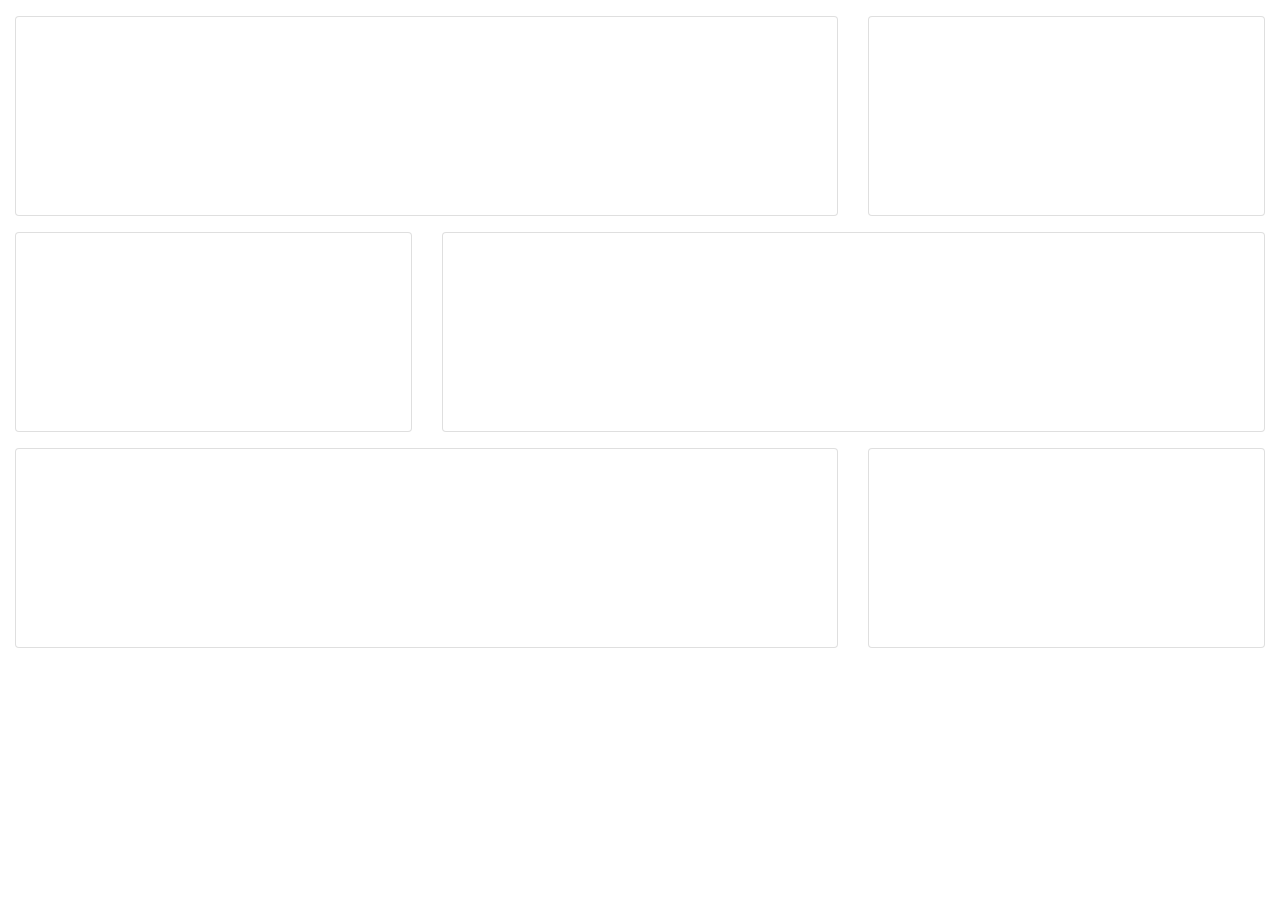
==== activity-01-bento/index.html @ 58c3f7d8 "Create bento layout structure" ====
<!doctype html>
<html lang="en">

<head>
  <meta charset="utf-8">
  <meta name="viewport" content="width=device-width, initial-scale=1, shrink-to-fit=no">
  <link rel="stylesheet" href="https://cdn.jsdelivr.net/npm/bootstrap@4.0.0/dist/css/bootstrap.min.css"
    integrity="sha384-Gn5384xqQ1aoWXA+058RXPxPg6fy4IWvTNh0E263XmFcJlSAwiGgFAW/dAiS6JXm" crossorigin="anonymous">
  <title>Bento Layout</title>
  <style>
    .card {
      height: 200px;
    }
  </style>
</head>

<body>
  <div class="container-fluid">
    <div class="row mt-3 mb-3">
      <div class="col-8">
        <div class="card p-1"></div>
      </div>
      <div class="col-4">
        <div class="card p-1"></div>
      </div>
    </div>

    <div class="row mt-3 mb-3">
      <div class="col-4">
        <div class="card p-1"></div>
      </div>
      <div class="col-8">
        <div class="card p-1"></div>
      </div>
    </div>

    <div class="row mt-3 mb-3">
      <div class="col-8">
        <div class="card p-1"></div>
      </div>
      <div class="col-4">
        <div class="card p-1"></div>
      </div>
    </div>
  </div>

</body>

</html>
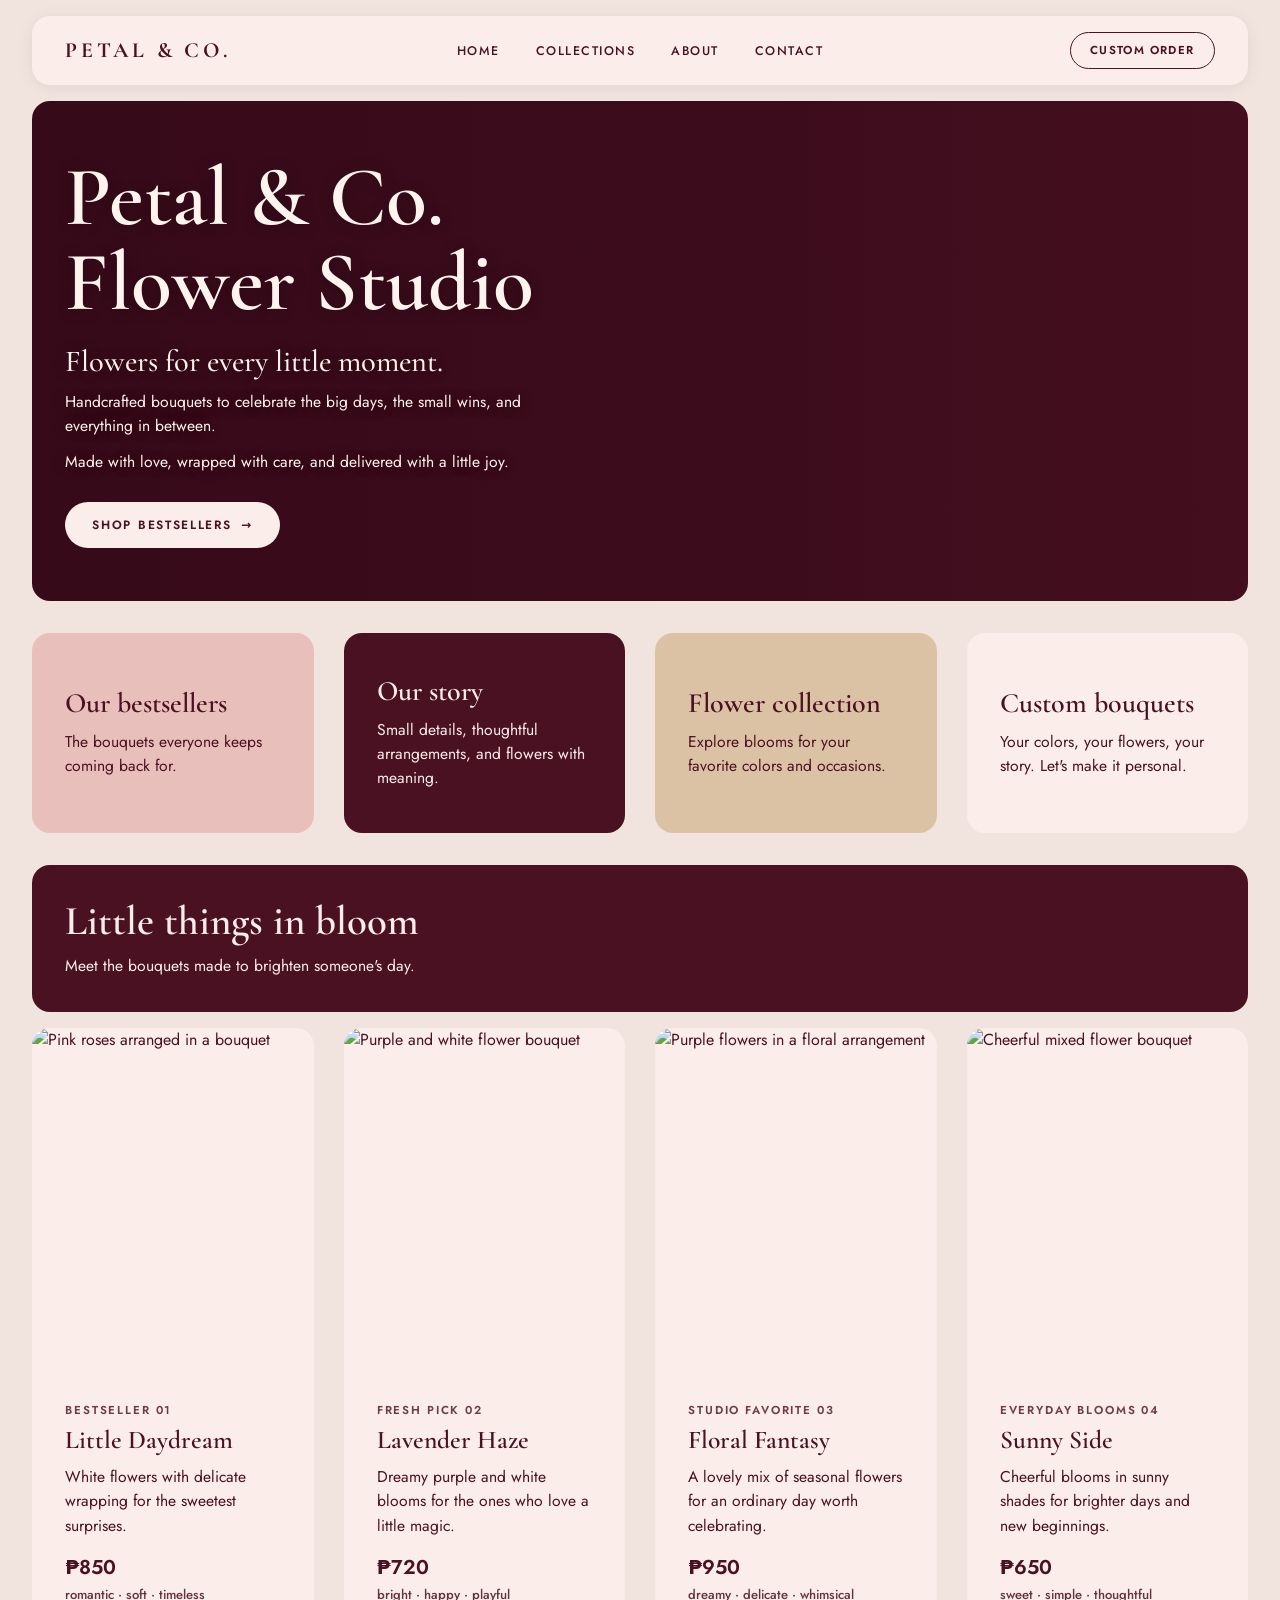
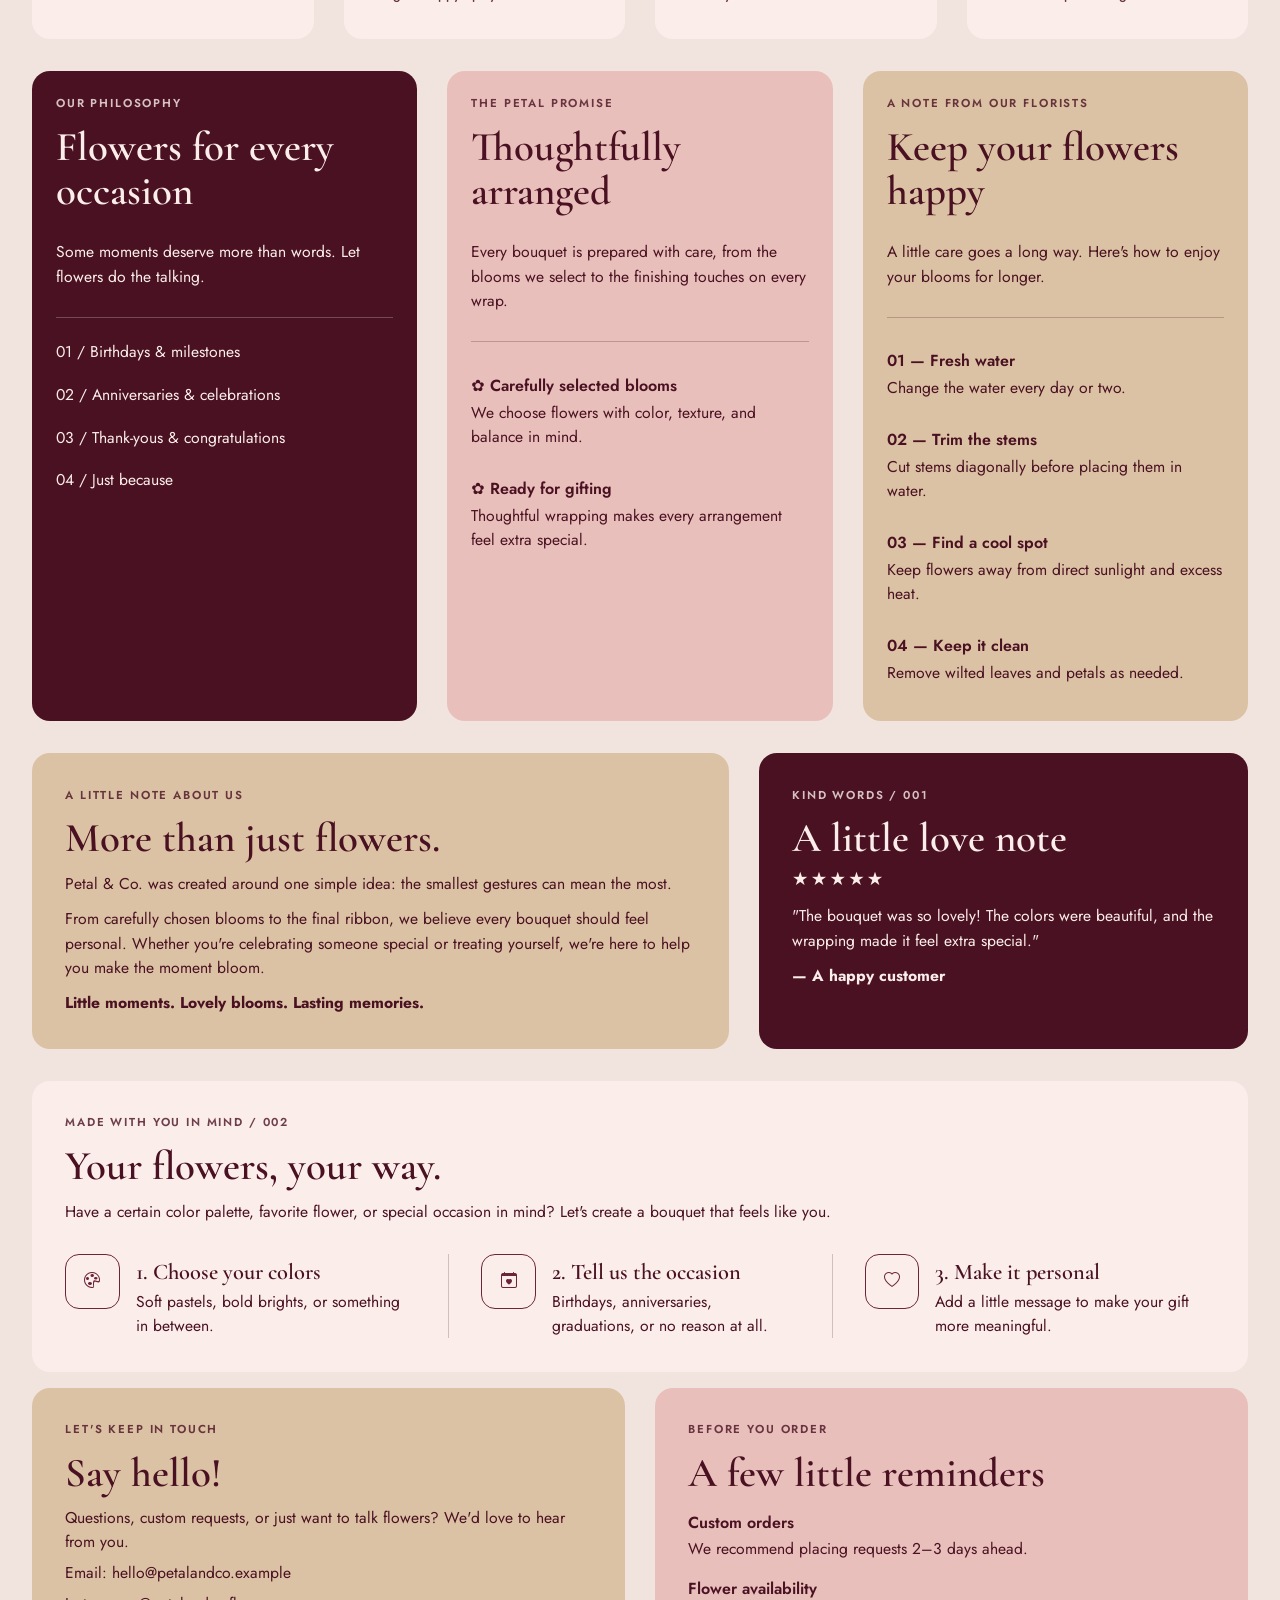
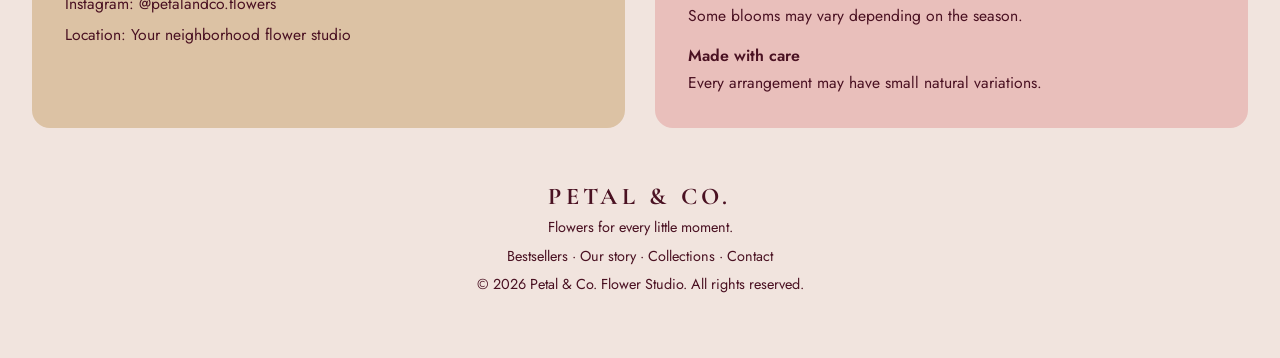
==== commit 95699b49: "Add style and fix the content" ====
--- a/activity-01-bento/index.html
+++ b/activity-01-bento/index.html
@@ -6,44 +6,295 @@
   <meta name="viewport" content="width=device-width, initial-scale=1, shrink-to-fit=no">
   <link rel="stylesheet" href="https://cdn.jsdelivr.net/npm/bootstrap@4.0.0/dist/css/bootstrap.min.css"
     integrity="sha384-Gn5384xqQ1aoWXA+058RXPxPg6fy4IWvTNh0E263XmFcJlSAwiGgFAW/dAiS6JXm" crossorigin="anonymous">
-  <title>Bento Layout</title>
-  <style>
-    .card {
-      height: 200px;
-    }
-  </style>
+  <link rel="preconnect" href="https://fonts.googleapis.com">
+  <link rel="preconnect" href="https://fonts.gstatic.com" crossorigin>
+  <link href="https://fonts.googleapis.com/css2?family=Cormorant+Garamond:wght@500;600;700&family=Jost:wght@400;500;600&display=swap"
+    rel="stylesheet">
+  <link rel="stylesheet" href="https://cdn.jsdelivr.net/npm/bootstrap-icons@1.11.3/font/bootstrap-icons.min.css">
+  <link rel="stylesheet" href="assets/style.css">
+  <title>Petal &amp; Co. | Flower Studio</title>
 </head>
 
-<body>
+<body id="top">
+
   <div class="container-fluid">
-    <div class="row mt-3 mb-3">
-      <div class="col-8">
-        <div class="card p-1"></div>
-      </div>
-      <div class="col-4">
-        <div class="card p-1"></div>
-      </div>
-    </div>
-
-    <div class="row mt-3 mb-3">
-      <div class="col-4">
-        <div class="card p-1"></div>
-      </div>
-      <div class="col-8">
-        <div class="card p-1"></div>
-      </div>
-    </div>
-
-    <div class="row mt-3 mb-3">
-      <div class="col-8">
-        <div class="card p-1"></div>
-      </div>
-      <div class="col-4">
-        <div class="card p-1"></div>
-      </div>
-    </div>
+    <header class="site-nav">
+      <nav aria-label="Main navigation">
+        <a class="brand" href="#top">Petal &amp; Co.</a>
+        <ul>
+          <li><a href="#top">Home</a></li>
+          <li><a href="#bestsellers">Collections</a></li>
+          <li><a href="#about">About</a></li>
+          <li><a href="#contact">Contact</a></li>
+        </ul>
+        <a class="nav-cta" href="#custom">Custom order</a>
+      </nav>
+    </header>
+
+    <div class="row mt-3 mb-3 first-row">
+      <div class="col-12 mb-3">
+        <div class="card hero">
+          <h1>Petal &amp; Co. Flower Studio</h1>
+          <h3>Flowers for every little moment.</h3>
+          <p>Handcrafted bouquets to celebrate the big days,
+            the small wins, and everything in between.</p>
+          <p>Made with love, wrapped with care, and delivered with a little joy.</p>
+          <a class="btn-pill" href="#bestsellers">Shop bestsellers <span aria-hidden="true">→</span></a>
+        </div>
+      </div>
+    </div>
+
+    <div class="row mt-3 mb-3 second-row">
+      <div class="col-12 col-md-6 col-lg-3 mb-3">
+        <div class="card bg-rose h-100">
+          <h3><a href="#bestsellers">Our bestsellers</a></h3>
+          <p>The bouquets everyone keeps coming back for.</p>
+        </div>
+      </div>
+
+      <div class="col-12 col-md-6 col-lg-3 mb-3">
+        <div class="card bg-wine h-100">
+          <h3><a href="#about"">Our story</a></h3>
+          <p>Small details, thoughtful arrangements, and flowers with meaning.</p>
+        </div>
+      </div>
+
+      <div class="col-12 col-md-6 col-lg-3 mb-3">
+        <div class="card bg-kraft h-100">
+          <h3><a href="#catalog">Flower collection</a></h3>
+          <p>Explore blooms for your favorite colors and occasions.</p>
+        </div>
+      </div>
+
+      <div class="col-12 col-md-6 col-lg-3 mb-3">
+        <div class="card bg-blush h-100">
+          <h3><a href="#custom">Custom bouquets</a></h3>
+          <p>Your colors, your flowers, your story. Let's make it personal.</p>
+        </div>
+      </div>
+    </div>
+
+    <div class="row mt-3 mb-3" id="bestsellers">
+      <div class="col-12 mb-3">
+        <div class="card bg-wine">
+          <h2>Little things in bloom</h2>
+          <p>Meet the bouquets made to brighten someone's day.</p>
+        </div>
+      </div>
+
+      <div class="col-12 col-md-6 col-lg-3 mb-3">
+        <div class="card product bg-blush h-100">
+          <img src="https://i.pinimg.com/1200x/33/e5/58/33e55858779cd0ca3d3fde6d24e4c2aa.jpg"
+            alt="Pink roses arranged in a bouquet">
+          <div class="product-body">
+            <p class="eyebrow">Bestseller 01</p>
+            <h3>Little Daydream</h3>
+            <p>White flowers with delicate wrapping for the sweetest surprises.</p>
+            <p class="price">₱850</p>
+            <p class="meta">romantic · soft · timeless</p>
+          </div>
+        </div>
+      </div>
+
+      <div class="col-12 col-md-6 col-lg-3 mb-3">
+        <div class="card product bg-blush h-100">
+          <img src="https://i.pinimg.com/736x/90/49/00/904900eeac06d213d5a34db384304e37.jpg"
+            alt="Purple and white flower bouquet">
+          <div class="product-body">
+            <p class="eyebrow">Fresh Pick 02</p>
+            <h3>Lavender Haze</h3>
+            <p>Dreamy purple and white blooms for the ones who love a little magic.</p>
+            <p class="price">₱720</p>
+            <p class="meta">bright · happy · playful</p>
+          </div>
+        </div>
+      </div>
+
+      <div class="col-12 col-md-6 col-lg-3 mb-3">
+        <div class="card product bg-blush h-100">
+          <img src="https://i.pinimg.com/1200x/76/41/0e/76410e7dd0f7f9004bf812b67b8903ad.jpg"
+            alt="Purple flowers in a floral arrangement">
+          <div class="product-body">
+            <p class="eyebrow">Studio Favorite 03</p>
+            <h3>Floral Fantasy</h3>
+            <p>A lovely mix of seasonal flowers for an ordinary day worth celebrating.</p>
+            <p class="price">₱950</p>
+            <p class="meta">dreamy · delicate · whimsical</p>
+          </div>
+        </div>
+      </div>
+
+      <div class="col-12 col-md-6 col-lg-3 mb-3">
+        <div class="card product bg-blush h-100">
+          <img src="https://i.pinimg.com/736x/39/61/b0/3961b0a5526d6d85c1c00cd9f87b6d33.jpg"
+            alt="Cheerful mixed flower bouquet">
+          <div class="product-body">
+            <p class="eyebrow">Everyday Blooms 04</p>
+            <h3>Sunny Side</h3>
+            <p>Cheerful blooms in sunny shades for brighter days and new beginnings.</p>
+            <p class="price">₱650</p>
+            <p class="meta">sweet · simple · thoughtful</p>
+          </div>
+        </div>
+      </div>
+    </div>
+
+    <div class="row mt-3 mb-3 third-row" id="catalog">
+
+      <div class="col-12 col-md-6 col-lg-4 mb-3">
+        <div class="card bg-wine h-100">
+          <p class="eyebrow">Our Philosophy</p>
+          <h2>Flowers for every occasion</h2>
+          <p>Some moments deserve more than words. Let flowers do the talking.</p>
+          <hr>
+          <p class="list-line">01 / Birthdays &amp; milestones</p>
+          <p class="list-line">02 / Anniversaries &amp; celebrations</p>
+          <p class="list-line">03 / Thank-yous &amp; congratulations</p>
+          <p class="list-line">04 / Just because</p>
+        </div>
+      </div>
+
+      <div class="col-12 col-md-6 col-lg-4 mb-3">
+        <div class="card bg-rose h-100">
+          <p class="eyebrow">The Petal Promise</p>
+          <h2>Thoughtfully arranged</h2>
+          <p>Every bouquet is prepared with care, from the blooms we select to the finishing touches on every wrap.</p>
+          <hr>
+          <h4 class="item-title">✿ Carefully selected blooms</h4>
+          <p>We choose flowers with color, texture, and balance in mind.</p>
+          <h4 class="item-title">✿ Ready for gifting</h4>
+          <p>Thoughtful wrapping makes every arrangement feel extra special.</p>
+        </div>
+      </div>
+
+      <div class="col-12 col-md-12 col-lg-4 mb-3">
+        <div class="card bg-kraft h-100">
+          <p class="eyebrow">A Note From Our Florists</p>
+          <h2>Keep your flowers happy</h2>
+          <p>A little care goes a long way. Here's how to enjoy your blooms for longer.</p>
+          <hr>
+          <h4 class="item-title">01 — Fresh water</h4>
+          <p>Change the water every day or two.</p>
+          <h4 class="item-title">02 — Trim the stems</h4>
+          <p>Cut stems diagonally before placing them in water.</p>
+          <h4 class="item-title">03 — Find a cool spot</h4>
+          <p>Keep flowers away from direct sunlight and excess heat.</p>
+          <h4 class="item-title">04 — Keep it clean</h4>
+          <p>Remove wilted leaves and petals as needed.</p>
+        </div>
+      </div>
+    </div>
+
+    <div class="row mt-3 mb-3" id="about">
+      <div class="col-12 col-md-7 mb-3">
+        <div class="card bg-kraft h-100">
+          <p class="eyebrow">A Little Note About Us</p>
+          <h2>More than just flowers.</h2>
+          <p>Petal &amp; Co. was created around one simple idea: the smallest gestures can mean the most.</p>
+          <p>From carefully chosen blooms to the final ribbon,
+            we believe every bouquet should feel personal.
+            Whether you're celebrating someone special or treating yourself,
+            we're here to help you make the moment bloom.</p>
+          <p><strong>Little moments. Lovely blooms. Lasting memories.</strong></p>
+        </div>
+      </div>
+
+      <div class="col-12 col-md-5 mb-3">
+        <div class="card bg-wine h-100" id="reviews">
+          <p class="eyebrow">Kind Words / 001</p>
+          <h2>A little love note</h2>
+          <p class="stars" aria-label="5 out of 5 stars">★★★★★</p>
+          <p>
+            "The bouquet was so lovely! The colors were beautiful,
+            and the wrapping made it feel extra special."
+          </p>
+          <p><strong>— A happy customer</strong></p>
+        </div>
+      </div>
+    </div>
+
+    <div class="row mt-3 mb-3" id="custom">
+      <div class="col-12">
+        <div class="card bg-blush">
+          <p class="eyebrow">Made With You In Mind / 002</p>
+          <h2>Your flowers, your way.</h2>
+          <p>
+            Have a certain color palette, favorite flower, or special occasion
+            in mind? Let's create a bouquet that feels like you.
+          </p>
+          <ol class="steps">
+            <li class="step">
+              <span class="step-icon" aria-hidden="true">
+                <i class="bi bi-palette"></i>
+              </span>
+              <div class="step-text">
+                <h4 class="item-title">1. Choose your colors</h4>
+                <p>Soft pastels, bold brights, or something in between.</p>
+              </div>
+            </li>
+
+            <li class="step">
+              <span class="step-icon" aria-hidden="true">
+                <i class="bi bi-calendar-heart"></i>
+              </span>
+              <div class="step-text">
+                <h4 class="item-title">2. Tell us the occasion</h4>
+                <p>Birthdays, anniversaries, graduations, or no reason at all.</p>
+              </div>
+            </li>
+
+            <li class="step">
+              <span class="step-icon" aria-hidden="true">
+                <i class="bi bi-heart"></i>
+              </span>
+              <div class="step-text">
+                <h4 class="item-title">3. Make it personal</h4>
+                <p>Add a little message to make your gift more meaningful.</p>
+              </div>
+            </li>
+          </ol>
+        </div>
+      </div>
+    </div>
+
+    <div class="row mt-3 mb-3" id="contact">
+      <div class="col-12 col-md-6 mb-3">
+        <div class="card bg-kraft h-100">
+          <p class="eyebrow">Let's Keep In Touch</p>
+          <h2>Say hello!</h2>
+          <p>Questions, custom requests, or just want to talk flowers? We'd love to hear from you.</p>
+          <p class="list-line">Email: hello@petalandco.example</p>
+          <p class="list-line">Instagram: @petalandco.flowers</p>
+          <p class="list-line">Location: Your neighborhood flower studio</p>
+        </div>
+      </div>
+
+      <div class="col-12 col-md-6 mb-3">
+        <div class="card bg-rose h-100">
+          <p class="eyebrow">Before You Order</p>
+          <h2>A few little reminders</h2>
+          <h4 class="item-title">Custom orders</h4>
+          <p>We recommend placing requests 2–3 days ahead.</p>
+          <h4 class="item-title">Flower availability</h4>
+          <p>Some blooms may vary depending on the season.</p>
+          <h4 class="item-title">Made with care</h4>
+          <p>Every arrangement may have small natural variations.</p>
+        </div>
+      </div>
+    </div>
+
+    <footer>
+      <h4>Petal &amp; Co.</h4>
+      <p>Flowers for every little moment.</p>
+      <p>
+        <a href="#bestsellers">Bestsellers</a> ·
+        <a href="#about">Our story</a> ·
+        <a href="#catalog">Collections</a> ·
+        <a href="#contact">Contact</a>
+      </p>
+      <p>&copy; 2026 Petal &amp; Co. Flower Studio. All rights reserved.</p>
+    </footer>
   </div>
 
 </body>
-
 </html>
--- a/activity-01-bento/assets/style.css
+++ b/activity-01-bento/assets/style.css
@@ -0,0 +1,380 @@
+:root {
+    --page: #f1e4de;
+    --blush: #fbeeea;
+    --rose: #e9bfbb;
+    --kraft: #dcc2a4;
+    --wine: #4a1122;
+    --wine-soft: #6b2438;
+
+    --font-heading: 'Cormorant Garamond', Georgia, 'Times New Roman', serif;
+    --font-body: 'Jost', system-ui, -apple-system, 'Segoe UI', sans-serif;
+
+    --radius: 18px;
+    --card-pad: clamp(1.4rem, 2.6vw, 2.25rem);
+}
+
+html { scroll-behavior: smooth; }
+
+body {
+    background: var(--page);
+    font-family: var(--font-body);
+    font-size: 1rem;
+    line-height: 1.55;
+    color: var(--wine);
+    -webkit-font-smoothing: antialiased;
+}
+
+.container-fluid {
+    max-width: 1360px;
+    margin-left: auto;
+    margin-right: auto;
+    padding-left: clamp(12px, 2.5vw, 32px);
+    padding-right: clamp(12px, 2.5vw, 32px);
+}
+
+[id] { scroll-margin-top: 6rem; }  
+
+.card h1, .card h2, .card h3, footer h4 {
+    font-family: var(--font-heading);
+    font-weight: 600;
+    line-height: 1.08;
+    margin: 0;
+}
+.card h1 { font-size: clamp(2.8rem, 7vw, 5.25rem); }
+.card h2 { font-size: clamp(1.9rem, 3.2vw, 2.6rem); }
+.card h3 { font-size: 1.6rem; }
+
+.card p {
+    margin: .7rem 0 0;
+    font-size: .98rem;
+    line-height: 1.55;
+}
+
+.card .eyebrow {
+    margin: 0 0 .75rem;
+    font-size: .72rem;
+    font-weight: 600;
+    letter-spacing: .16em;
+    text-transform: uppercase;
+    opacity: .8;
+}
+
+.card .meta {
+    margin-top: .5rem;
+    font-size: .82rem;
+    font-weight: 500;
+    opacity: .85;
+}
+
+.card .item-title {
+    margin: 1.1rem 0 0;
+    font-family: var(--font-body);
+    font-size: 1rem;
+    font-weight: 600;
+    line-height: 1.3;
+}
+.card .item-title + p,
+.card .step-text p { margin-top: .25rem; }
+
+.card .list-line { margin-top: .4rem; }
+
+.card hr {
+    width: 100%;
+    margin: 1.4rem 0 1rem;
+    border: 0;
+    border-top: 1px solid currentColor;
+    opacity: .25;
+}
+
+.card {
+    border: 0;
+    border-radius: var(--radius);
+    overflow: hidden;
+    position: relative;
+    padding: var(--card-pad);
+    color: var(--wine);
+}
+.card > :first-child { margin-top: 0; }
+
+.bg-wine  { background: var(--wine);  color: var(--blush); }
+.bg-blush { background: var(--blush); }
+.bg-rose  { background: var(--rose); }
+.bg-kraft { background: var(--kraft); }
+
+.btn-pill {
+    display: inline-flex;
+    align-items: center;
+    align-self: flex-start;
+    gap: .6rem;
+    margin-top: 1.75rem;
+    padding: .85rem 1.7rem;
+    border-radius: 999px;
+    background: var(--blush);
+    color: var(--wine);
+    font-size: .75rem;
+    font-weight: 600;
+    letter-spacing: .14em;
+    text-transform: uppercase;
+    text-decoration: none;
+    transition: background .2s ease;
+}
+.btn-pill:hover { background: #fff; color: var(--wine); text-decoration: none; }
+
+.site-nav {
+    position: sticky;
+    top: .75rem;
+    z-index: 20;
+    margin-top: 1rem;
+    padding: 1rem var(--card-pad);
+    background: var(--blush);
+    border-radius: var(--radius);
+    box-shadow: 0 2px 16px rgba(74, 17, 34, .08);
+}
+.site-nav nav {
+    display: grid;
+    grid-template-columns: 1fr auto 1fr;   
+    align-items: center;
+    gap: 1rem;
+}
+.site-nav a { color: var(--wine); text-decoration: none; }
+.site-nav .brand {
+    justify-self: start;
+    font-family: var(--font-heading);
+    font-size: 1.35rem;
+    font-weight: 700;
+    letter-spacing: .18em;
+    line-height: 1;
+    text-transform: uppercase;
+    white-space: nowrap;
+}
+.site-nav ul {
+    display: flex;
+    gap: 2.25rem;
+    margin: 0;
+    padding: 0;
+    list-style: none;
+}
+.site-nav ul a {
+    padding: .25rem 0;
+    border-bottom: 1.5px solid transparent;
+    font-size: .78rem;
+    font-weight: 500;
+    letter-spacing: .12em;
+    text-transform: uppercase;
+    transition: border-color .2s ease;
+}
+.site-nav ul a:hover { border-bottom-color: currentColor; }
+.site-nav .nav-cta {
+    justify-self: end;
+    padding: .55rem 1.2rem;
+    border: 1.5px solid var(--wine);
+    border-radius: 999px;
+    font-size: .72rem;
+    font-weight: 600;
+    letter-spacing: .12em;
+    text-transform: uppercase;
+    white-space: nowrap;
+    transition: background .2s ease, color .2s ease;
+}
+.site-nav .nav-cta:hover { background: var(--wine); color: var(--blush); }
+
+.first-row .card {
+    min-height: clamp(360px, 40vw, 500px);
+    justify-content: center;
+}
+
+.first-row .hero {
+    color: #fff3ee;
+    background-color: var(--wine);
+    background-image:
+        linear-gradient(90deg, rgba(52, 9, 24, .88) 0%, rgba(52, 9, 24, .66) 50%, rgba(52, 9, 24, .3) 100%),
+        url("https://i.pinimg.com/736x/f5/1f/b8/f51fb816bd5b9b0a1ea6da70c6043234.jpg");
+    background-size: cover;
+    background-position: center;
+}
+.first-row .hero h1 { max-width: 14ch; line-height: 1.02; }
+.first-row .hero h3 {
+    margin-top: 1.25rem;
+    font-size: clamp(1.4rem, 2.4vw, 1.9rem);
+    font-weight: 500;
+}
+.first-row .hero p { max-width: 32rem; }
+.first-row .hero h1,
+.first-row .hero h3,
+.first-row .hero p { text-shadow: 0 1px 14px rgba(20, 5, 12, .4); }
+
+.second-row .card {
+    min-height: 200px;
+    justify-content: center;
+    transition: transform .2s ease;
+}
+.second-row .card:hover { transform: translateY(-4px); }
+.second-row h3 { font-size: 1.75rem; }
+.second-row .card a { color: inherit; text-decoration: none; }
+.second-row .card a:hover { color: inherit; text-decoration: none; }
+.second-row .card a::after {         
+    content: "";
+    position: absolute;
+    inset: 0;
+}
+
+.product { padding: 0; }
+.product img {
+    display: block;
+    width: 100%;
+    aspect-ratio: 4 / 5;
+    object-fit: cover;
+}
+.product-body {
+    display: flex;
+    flex-direction: column;
+    flex: 1 1 auto;
+    padding: 1.4rem var(--card-pad) var(--card-pad);
+}
+.product-body .eyebrow { margin-bottom: .4rem; }
+.card .price {                        
+    margin-top: auto;
+    padding-top: 1.1rem;
+    font-size: 1.25rem;
+    font-weight: 600;
+    line-height: 1.2;
+}
+.card .price + .meta { margin-top: .35rem; }
+
+.third-row > div {
+    display: flex;
+}
+
+.third-row .card {
+    width: 100%;
+    height: 100%;
+    padding: 1.5rem;
+    display: flex;
+    flex-direction: column;
+    box-sizing: border-box;
+}
+
+.third-row .card hr {
+    width: 100%;
+    margin: 1rem 0;
+}
+
+.third-row .card h2 {
+    margin-bottom: 1rem;
+}
+
+.third-row .card p {
+    margin-bottom: 0.75rem;
+}
+
+.third-row .card .list-line:last-child {
+    margin-bottom: 0;
+}
+
+.card .stars {
+    margin-top: .25rem;
+    font-size: 1.15rem;
+    letter-spacing: .12em;
+}
+.card .note {
+    margin-top: auto;
+    padding-top: 1.25rem;
+    font-size: .8rem;
+    opacity: .8;
+}
+
+.steps {
+    display: grid;
+    grid-template-columns: repeat(3, 1fr);
+    margin: 1.9rem 0 0;
+    padding: 0;
+    list-style: none;
+}
+.step {
+    display: flex;
+    align-items: flex-start;
+    gap: 1rem;
+    padding: 0 clamp(1rem, 2.5vw, 2rem);
+}
+.step:first-child { padding-left: 0; }
+.step:last-child  { padding-right: 0; }
+.step + .step { border-left: 1px solid rgba(74, 17, 34, .22); }
+.step-icon {
+    flex: 0 0 3.4rem;
+    width: 3.4rem;
+    height: 3.4rem;
+    display: grid;
+    place-items: center;
+    border: 1.5px solid var(--wine-soft);
+    border-radius: 14px;
+    color: var(--wine-soft);
+}
+.step-icon svg {
+    width: 1.6rem;
+    height: 1.6rem;
+    fill: none;
+    stroke: currentColor;
+    stroke-width: 1.5;
+    stroke-linecap: round;
+    stroke-linejoin: round;
+}
+.step .item-title { margin-top: .15rem; font-family: var(--font-heading); font-size: 1.4rem; font-weight: 600; }
+
+footer {
+    margin: 1rem 0 2rem;
+    padding: 1.5rem 0;
+    background: transparent;
+    color: inherit;
+    border-radius: 0;
+    text-align: center;
+    font-size: .9rem;
+}
+
+footer h4 {
+    font-size: 1.5rem;
+    font-weight: 700;
+    letter-spacing: .18em;
+    text-transform: uppercase;
+    margin-bottom: .35rem;
+}
+
+footer p {
+    margin: 0 0 .4rem;
+}
+
+footer a {
+    color: inherit;
+    text-decoration: none;
+}
+
+footer a:hover {
+    text-decoration: underline;
+}
+
+@media (max-width: 991px) {
+    .steps { grid-template-columns: 1fr; row-gap: 1.5rem; }
+    .step, .step:first-child, .step:last-child { padding: 0; }
+    .step + .step { border-left: 0; border-top: 1px solid rgba(74, 17, 34, .22); padding-top: 1.5rem; }
+}
+
+@media (max-width: 767px) {
+    .site-nav nav { grid-template-columns: 1fr; justify-items: center; row-gap: .7rem; }
+    .site-nav .brand { justify-self: center; }
+    .site-nav ul { gap: 1.3rem; }
+    .site-nav .nav-cta { display: none; }
+    .first-row .hero h1,
+    .first-row .hero p { max-width: 100%; }
+    .third-row .card { min-height: 0; }
+}
+
+@media (max-width: 575px) {
+    .site-nav ul { gap: 1rem; }
+    .first-row .hero {
+        background-image:
+            linear-gradient(180deg, rgba(52, 9, 24, .8) 0%, rgba(52, 9, 24, .62) 100%),
+            url("https://i.pinimg.com/1200x/33/e5/58/33e55858779cd0ca3d3fde6d24e4c2aa.jpg");
+    }
+}
+
+a:focus-visible { outline: 3px solid var(--wine); outline-offset: 3px; }
+.bg-wine a:focus-visible, .hero a:focus-visible, footer a:focus-visible { outline-color: var(--blush); }
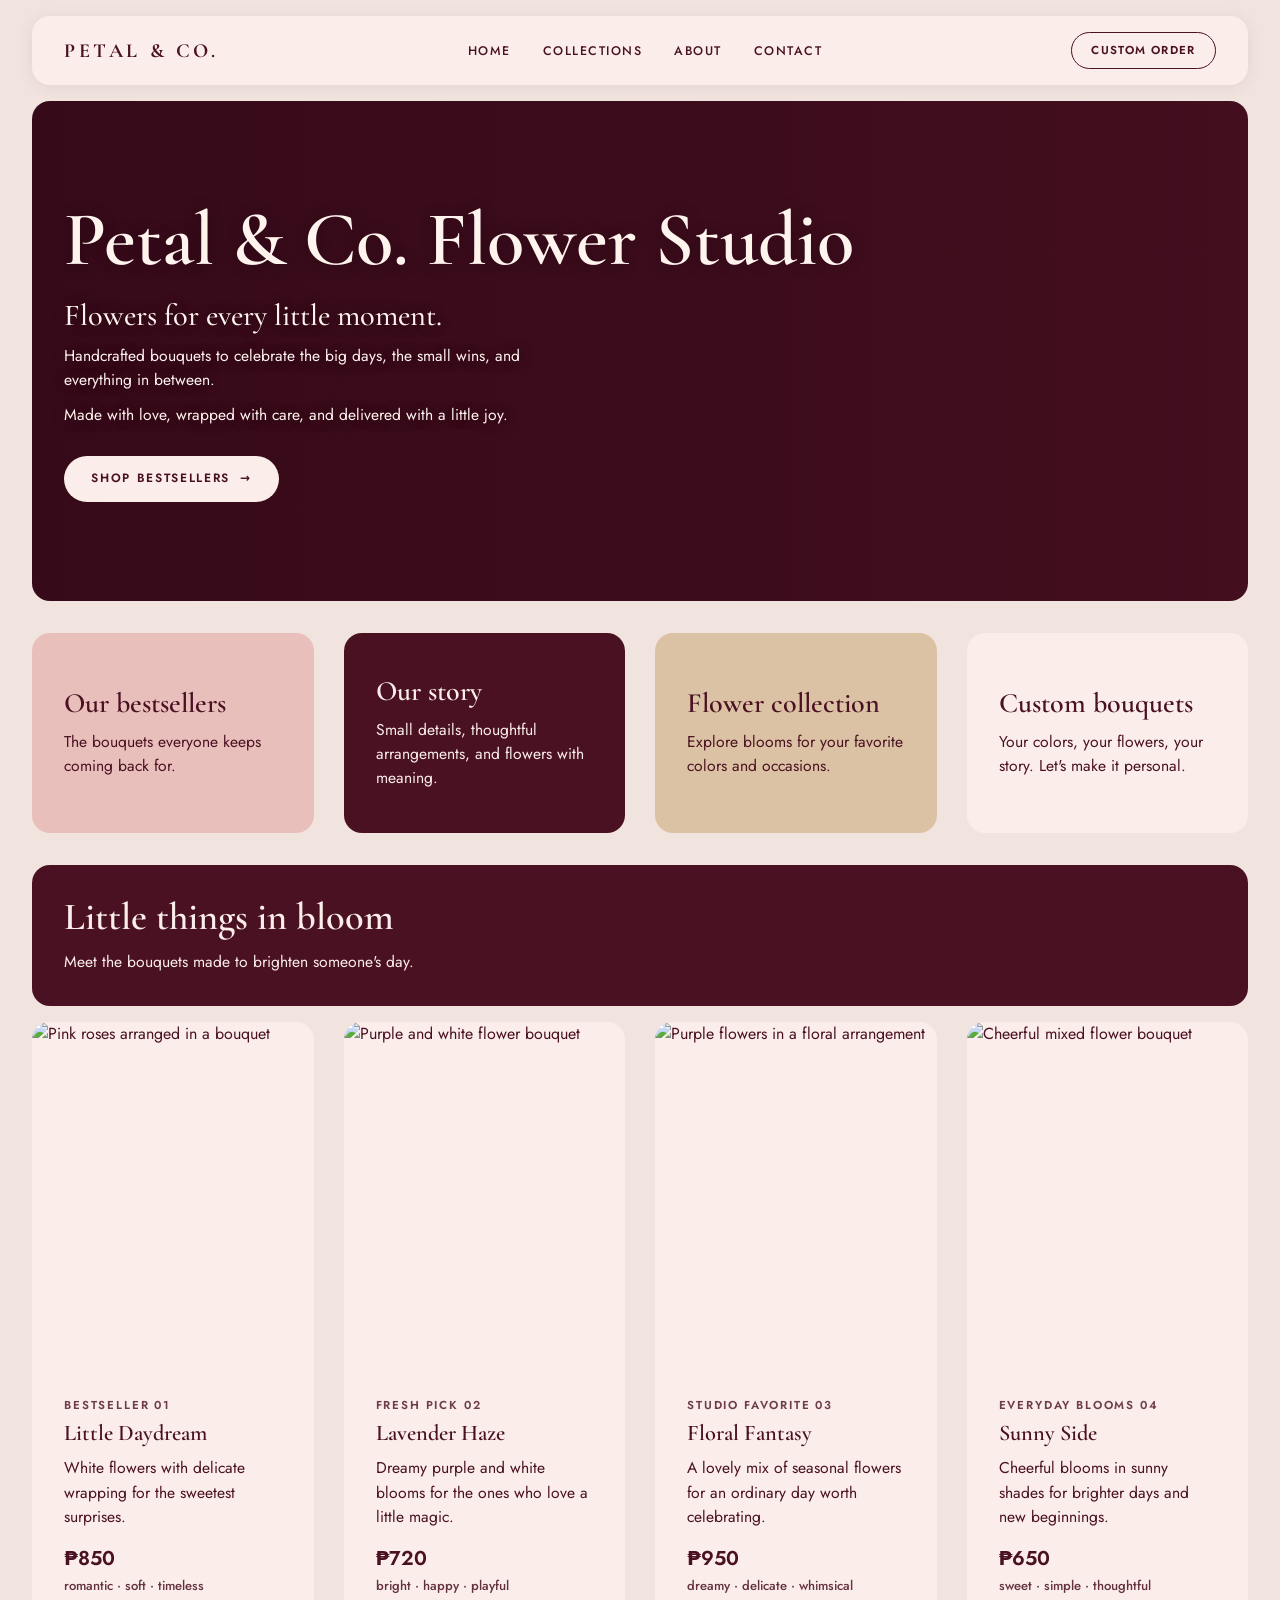
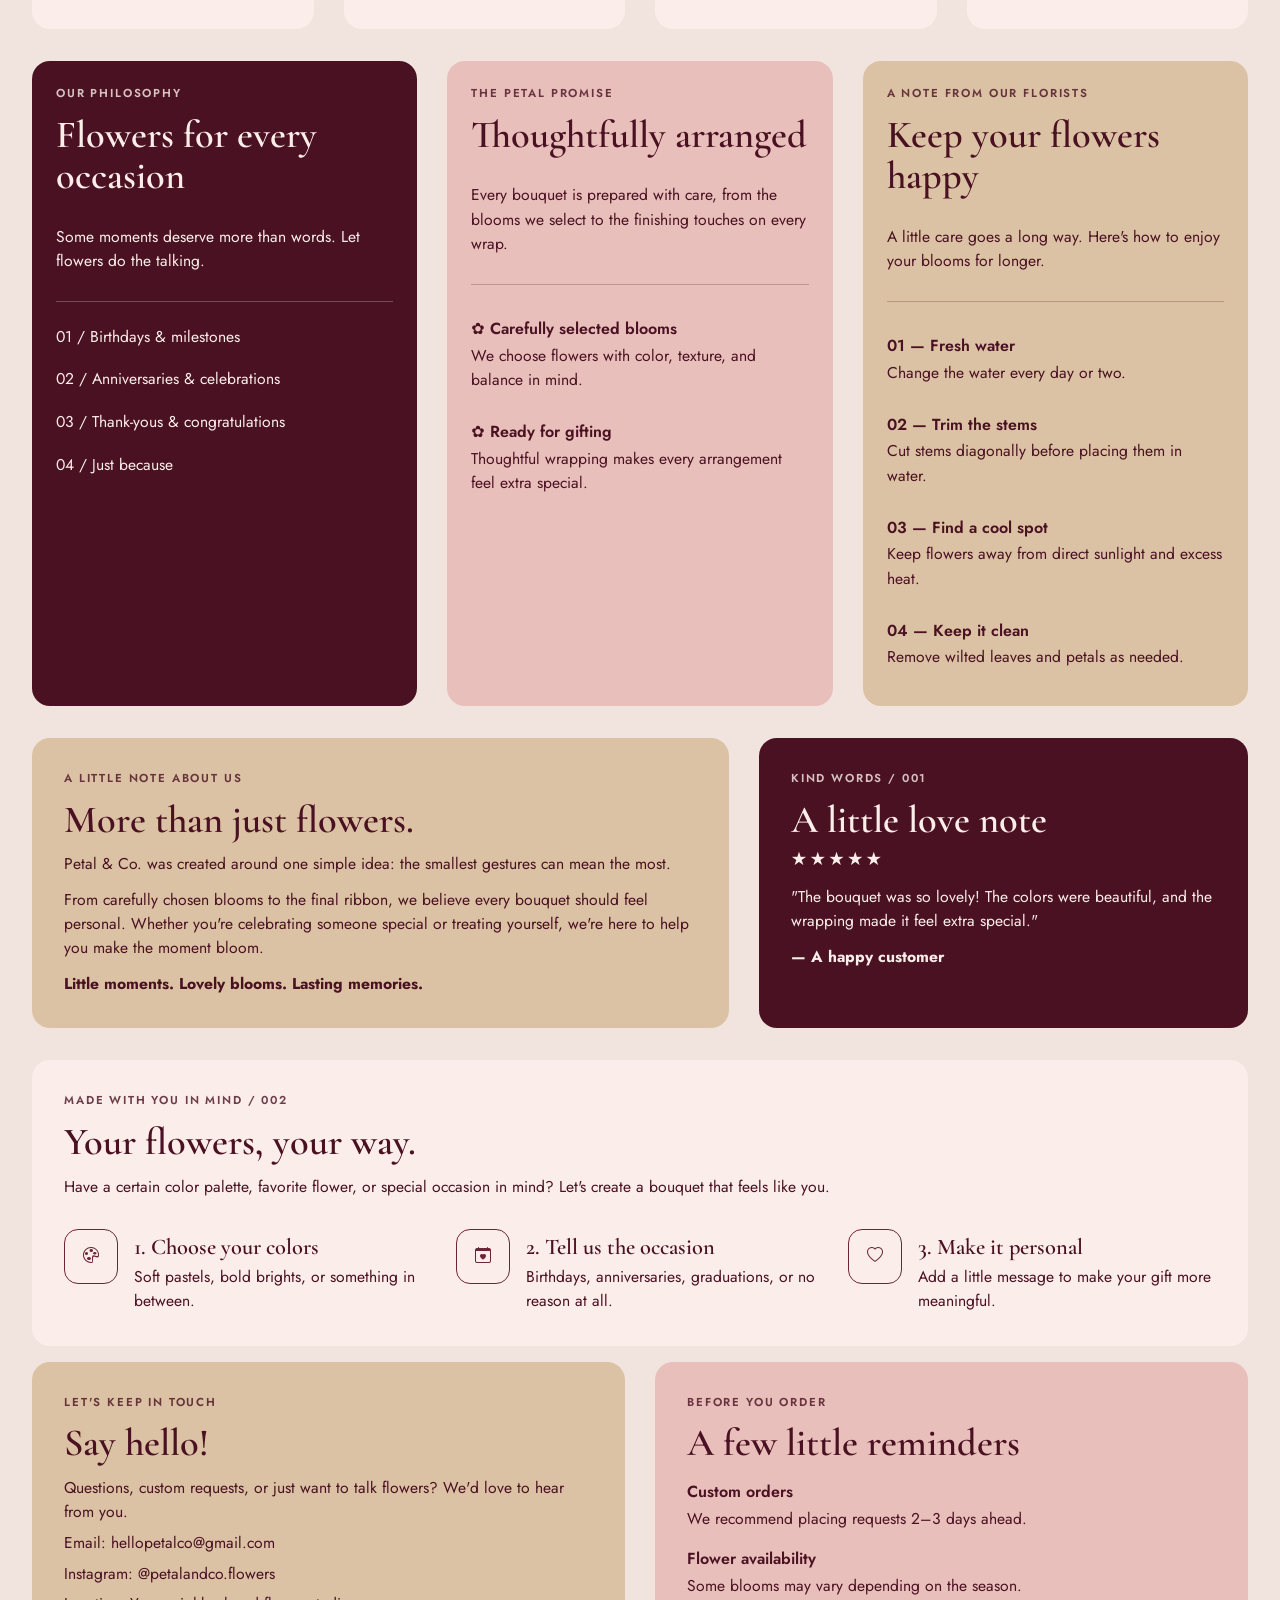
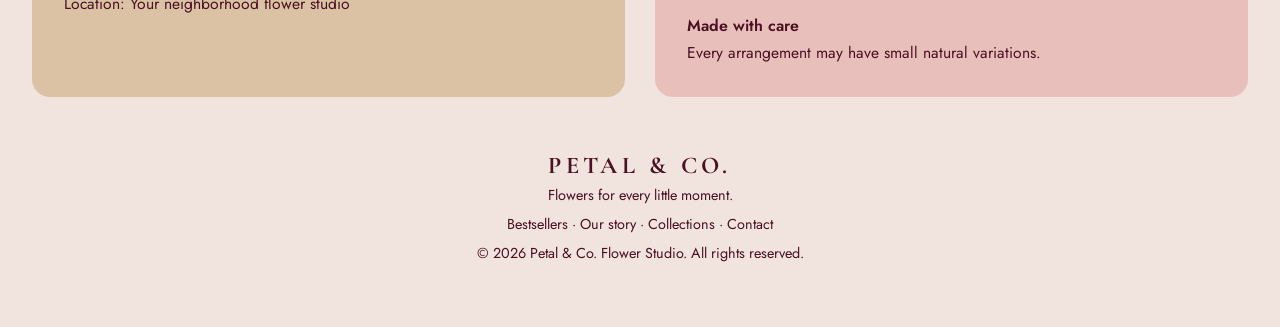
==== commit 1ae5c5f9: "Fixed css style" ====
--- a/activity-01-bento/index.html
+++ b/activity-01-bento/index.html
@@ -263,7 +263,7 @@
           <p class="eyebrow">Let's Keep In Touch</p>
           <h2>Say hello!</h2>
           <p>Questions, custom requests, or just want to talk flowers? We'd love to hear from you.</p>
-          <p class="list-line">Email: hello@petalandco.example</p>
+          <p class="list-line">Email: hellopetalco@gmail.com</p>
           <p class="list-line">Instagram: @petalandco.flowers</p>
           <p class="list-line">Location: Your neighborhood flower studio</p>
         </div>
--- a/activity-01-bento/assets/style.css
+++ b/activity-01-bento/assets/style.css
@@ -10,7 +10,7 @@
     --font-body: 'Jost', system-ui, -apple-system, 'Segoe UI', sans-serif;
 
     --radius: 18px;
-    --card-pad: clamp(1.4rem, 2.6vw, 2.25rem);
+    --card-pad: clamp(1rem, 2.5vw, 2.25rem);
 }
 
 html { scroll-behavior: smooth; }
@@ -22,14 +22,17 @@
     line-height: 1.55;
     color: var(--wine);
     -webkit-font-smoothing: antialiased;
+    overflow-x: hidden; 
 }
 
 .container-fluid {
+    width: 100%;
     max-width: 1360px;
     margin-left: auto;
     margin-right: auto;
-    padding-left: clamp(12px, 2.5vw, 32px);
-    padding-right: clamp(12px, 2.5vw, 32px);
+    padding-left: clamp(12px, 3vw, 32px);
+    padding-right: clamp(12px, 3vw, 32px);
+    box-sizing: border-box;
 }
 
 [id] { scroll-margin-top: 6rem; }  
@@ -40,14 +43,15 @@
     line-height: 1.08;
     margin: 0;
 }
-.card h1 { font-size: clamp(2.8rem, 7vw, 5.25rem); }
-.card h2 { font-size: clamp(1.9rem, 3.2vw, 2.6rem); }
-.card h3 { font-size: 1.6rem; }
+.card h1 { font-size: clamp(2.2rem, 6vw, 5.25rem); word-break: break-word; }
+.card h2 { font-size: clamp(1.6rem, 3vw, 2.6rem); }
+.card h3 { font-size: 1.4rem; }
 
 .card p {
     margin: .7rem 0 0;
     font-size: .98rem;
     line-height: 1.55;
+    word-break: break-word;
 }
 
 .card .eyebrow {
@@ -93,6 +97,7 @@
     position: relative;
     padding: var(--card-pad);
     color: var(--wine);
+    box-sizing: border-box;
 }
 .card > :first-child { margin-top: 0; }
 
@@ -117,6 +122,9 @@
     text-transform: uppercase;
     text-decoration: none;
     transition: background .2s ease;
+    box-sizing: border-box;
+    max-width: 100%;
+    text-align: center;
 }
 .btn-pill:hover { background: #fff; color: var(--wine); text-decoration: none; }
 
@@ -131,16 +139,16 @@
     box-shadow: 0 2px 16px rgba(74, 17, 34, .08);
 }
 .site-nav nav {
-    display: grid;
-    grid-template-columns: 1fr auto 1fr;   
+    display: flex;
+    flex-wrap: wrap;
+    justify-content: space-between;
     align-items: center;
     gap: 1rem;
 }
 .site-nav a { color: var(--wine); text-decoration: none; }
 .site-nav .brand {
-    justify-self: start;
     font-family: var(--font-heading);
-    font-size: 1.35rem;
+    font-size: 1.25rem;
     font-weight: 700;
     letter-spacing: .18em;
     line-height: 1;
@@ -149,7 +157,8 @@
 }
 .site-nav ul {
     display: flex;
-    gap: 2.25rem;
+    flex-wrap: wrap;
+    gap: 1.25rem 2rem;
     margin: 0;
     padding: 0;
     list-style: none;
@@ -165,7 +174,6 @@
 }
 .site-nav ul a:hover { border-bottom-color: currentColor; }
 .site-nav .nav-cta {
-    justify-self: end;
     padding: .55rem 1.2rem;
     border: 1.5px solid var(--wine);
     border-radius: 999px;
@@ -179,7 +187,7 @@
 .site-nav .nav-cta:hover { background: var(--wine); color: var(--blush); }
 
 .first-row .card {
-    min-height: clamp(360px, 40vw, 500px);
+    min-height: clamp(320px, 40vw, 500px);
     justify-content: center;
 }
 
@@ -192,10 +200,10 @@
     background-size: cover;
     background-position: center;
 }
-.first-row .hero h1 { max-width: 14ch; line-height: 1.02; }
+.first-row .hero h1 { max-width: 100%; line-height: 1.02; }
 .first-row .hero h3 {
     margin-top: 1.25rem;
-    font-size: clamp(1.4rem, 2.4vw, 1.9rem);
+    font-size: clamp(1.2rem, 2.4vw, 1.9rem);
     font-weight: 500;
 }
 .first-row .hero p { max-width: 32rem; }
@@ -212,7 +220,7 @@
 .second-row h3 { font-size: 1.75rem; }
 .second-row .card a { color: inherit; text-decoration: none; }
 .second-row .card a:hover { color: inherit; text-decoration: none; }
-.second-row .card a::after {         
+.second-row .card a::after {        
     content: "";
     position: absolute;
     inset: 0;
@@ -232,7 +240,7 @@
     padding: 1.4rem var(--card-pad) var(--card-pad);
 }
 .product-body .eyebrow { margin-bottom: .4rem; }
-.card .price {                        
+.card .price {                         
     margin-top: auto;
     padding-top: 1.1rem;
     font-size: 1.25rem;
@@ -284,21 +292,21 @@
 }
 
 .steps {
-    display: grid;
-    grid-template-columns: repeat(3, 1fr);
+    display: flex;
+    flex-wrap: wrap;
+    gap: 1.5rem;
     margin: 1.9rem 0 0;
     padding: 0;
     list-style: none;
 }
 .step {
     display: flex;
+    flex: 1 1 250px;
     align-items: flex-start;
     gap: 1rem;
-    padding: 0 clamp(1rem, 2.5vw, 2rem);
-}
-.step:first-child { padding-left: 0; }
-.step:last-child  { padding-right: 0; }
-.step + .step { border-left: 1px solid rgba(74, 17, 34, .22); }
+    padding: 0;
+    border-left: none !important;
+}
 .step-icon {
     flex: 0 0 3.4rem;
     width: 3.4rem;
@@ -315,6 +323,7 @@
     fill: none;
     stroke: currentColor;
     stroke-width: 1.5;
+    stroke-linecap: stroke-linecap;
     stroke-linecap: round;
     stroke-linejoin: round;
 }
@@ -351,30 +360,5 @@
     text-decoration: underline;
 }
 
-@media (max-width: 991px) {
-    .steps { grid-template-columns: 1fr; row-gap: 1.5rem; }
-    .step, .step:first-child, .step:last-child { padding: 0; }
-    .step + .step { border-left: 0; border-top: 1px solid rgba(74, 17, 34, .22); padding-top: 1.5rem; }
-}
-
-@media (max-width: 767px) {
-    .site-nav nav { grid-template-columns: 1fr; justify-items: center; row-gap: .7rem; }
-    .site-nav .brand { justify-self: center; }
-    .site-nav ul { gap: 1.3rem; }
-    .site-nav .nav-cta { display: none; }
-    .first-row .hero h1,
-    .first-row .hero p { max-width: 100%; }
-    .third-row .card { min-height: 0; }
-}
-
-@media (max-width: 575px) {
-    .site-nav ul { gap: 1rem; }
-    .first-row .hero {
-        background-image:
-            linear-gradient(180deg, rgba(52, 9, 24, .8) 0%, rgba(52, 9, 24, .62) 100%),
-            url("https://i.pinimg.com/1200x/33/e5/58/33e55858779cd0ca3d3fde6d24e4c2aa.jpg");
-    }
-}
-
 a:focus-visible { outline: 3px solid var(--wine); outline-offset: 3px; }
 .bg-wine a:focus-visible, .hero a:focus-visible, footer a:focus-visible { outline-color: var(--blush); }
